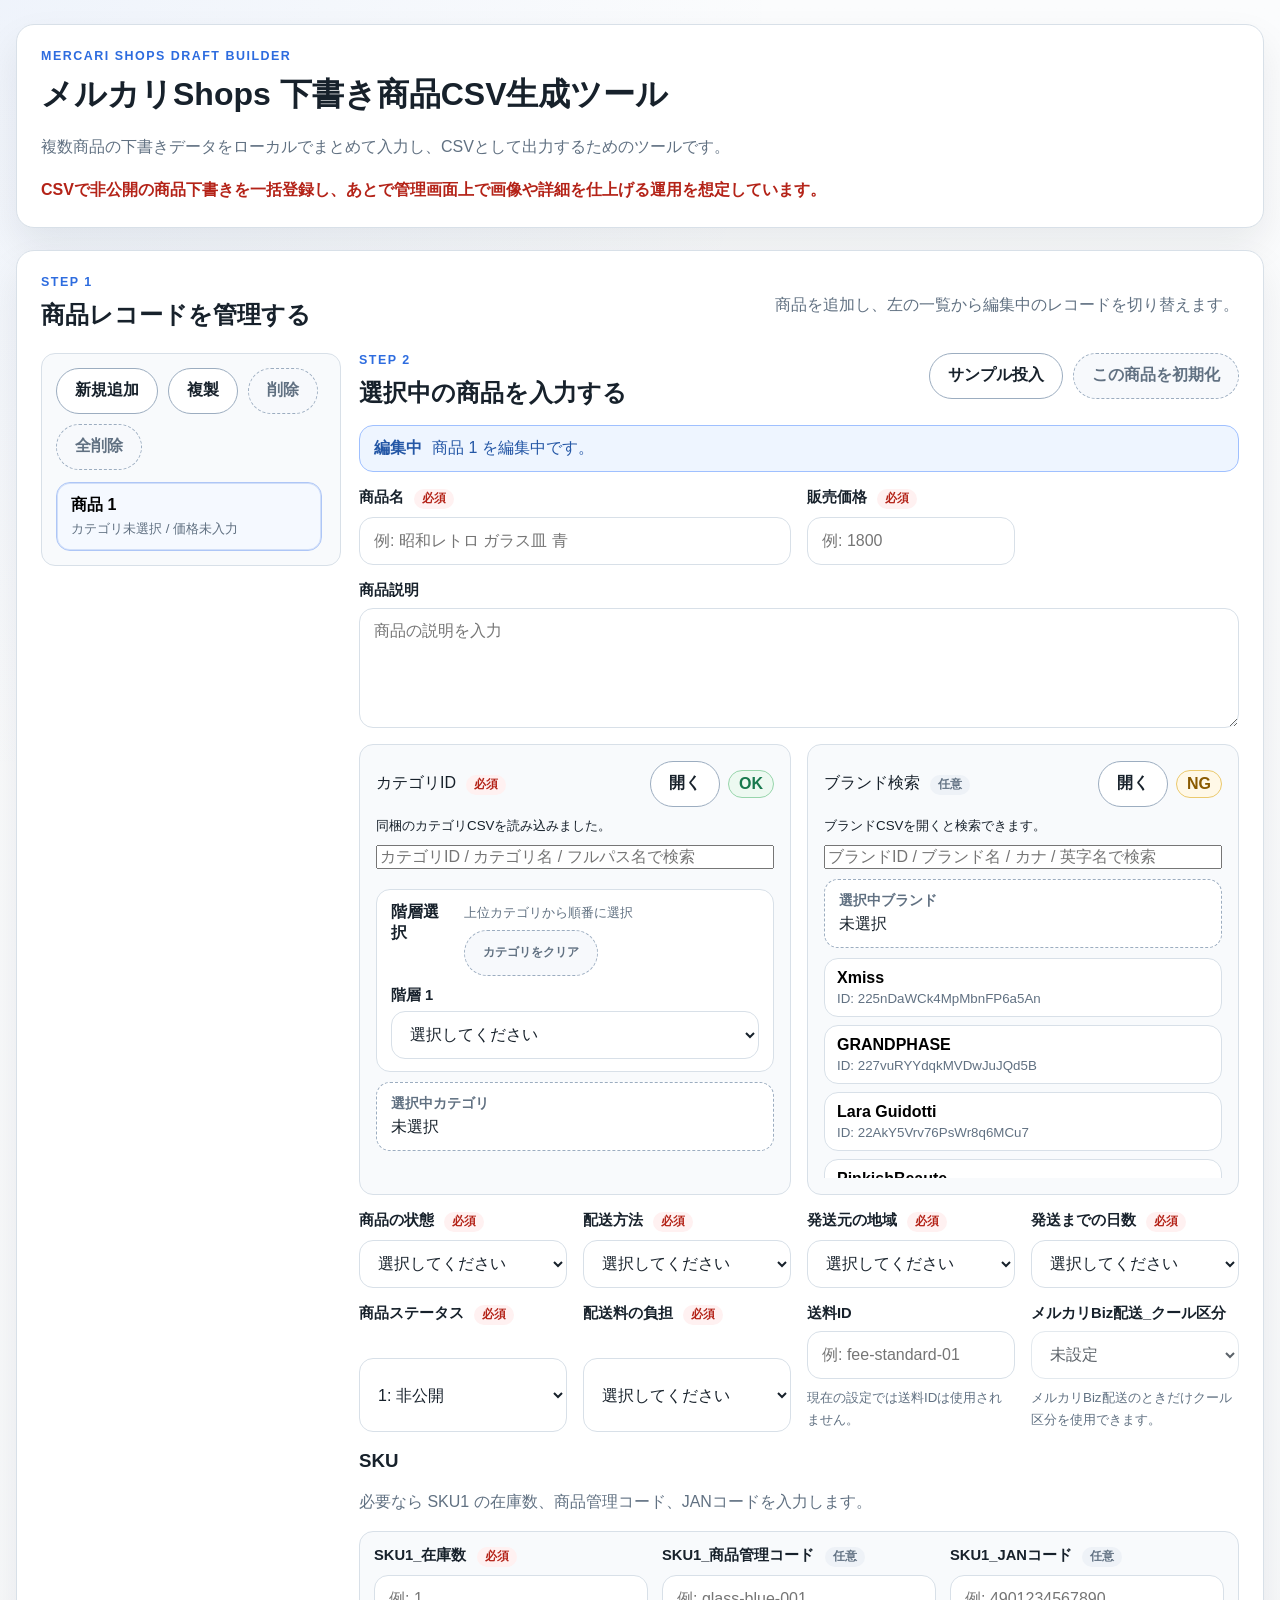
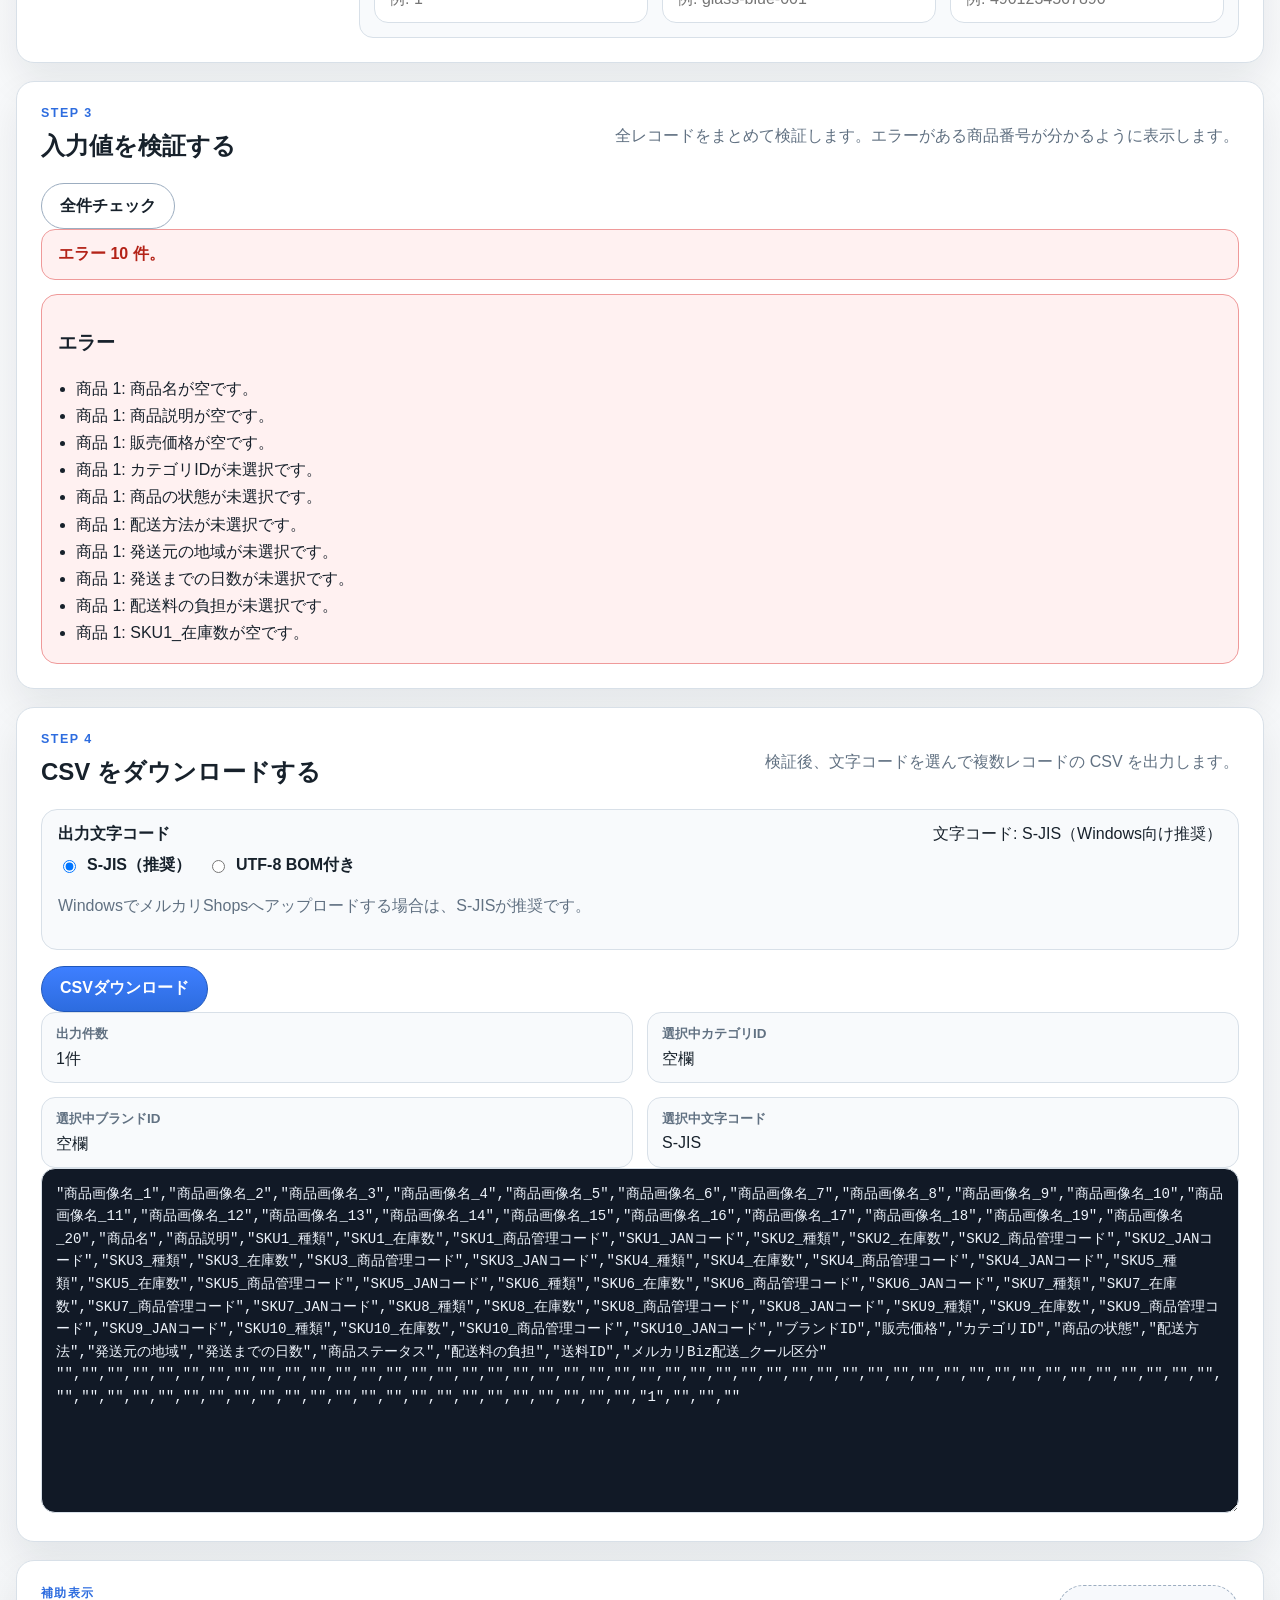
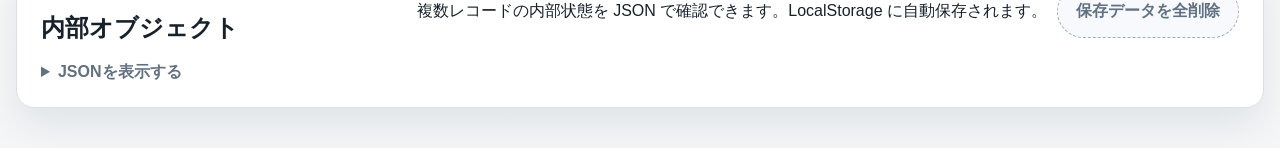
==== index.html @ c4a968fd "Initial commit" ====
<!DOCTYPE html>
<html lang="ja">
<head>
  <meta charset="UTF-8">
  <meta name="viewport" content="width=device-width, initial-scale=1.0">
  <title>メルカリShops 下書き商品CSV生成ツール</title>
  <link rel="stylesheet" href="style.css">
</head>
<body>
  <div class="app-shell">
    <header class="hero card">
      <div>
        <p class="eyebrow">Mercari Shops Draft Builder</p>
        <h1>メルカリShops 下書き商品CSV生成ツール</h1>
        <p class="hero-copy">複数商品の下書きデータをローカルでまとめて入力し、CSVとして出力するためのツールです。</p>
        <p class="danger-note">CSVで非公開の商品下書きを一括登録し、あとで管理画面上で画像や詳細を仕上げる運用を想定しています。</p>
      </div>
    </header>

    <main class="main-column">
      <section class="card section-card">
        <div class="section-head">
          <div>
            <p class="section-kicker">Step 1</p>
            <h2>商品レコードを管理する</h2>
          </div>
          <p>商品を追加し、左の一覧から編集中のレコードを切り替えます。</p>
        </div>
        <div class="records-layout">
          <aside class="records-panel">
            <div class="records-toolbar">
              <button id="addRecordButton" type="button" class="secondary-button">新規追加</button>
              <button id="duplicateRecordButton" type="button" class="secondary-button">複製</button>
              <button id="deleteRecordButton" type="button" class="ghost-button">削除</button>
              <button id="clearRecordsButton" type="button" class="ghost-button">全削除</button>
            </div>
            <div id="recordList" class="record-list" aria-live="polite"></div>
          </aside>

          <div class="record-editor">
            <div class="section-head section-head-inline">
              <div>
                <p class="section-kicker">Step 2</p>
                <h2>選択中の商品を入力する</h2>
              </div>
              <div class="section-actions">
                <button id="sampleButton" type="button" class="secondary-button">サンプル投入</button>
                <button id="resetButton" type="button" class="ghost-button">この商品を初期化</button>
              </div>
            </div>

            <div class="draft-banner">
              <strong>編集中</strong>
              <span id="currentRecordLabel">商品 1 を編集中です。</span>
            </div>

            <div class="form-grid">
              <label class="field span-2">
                <span>商品名 <span class="required-badge">必須</span></span>
                <input id="productName" type="text" maxlength="120" placeholder="例: 昭和レトロ ガラス皿 青">
              </label>
              <label class="field">
                <span>販売価格 <span class="required-badge">必須</span></span>
                <input id="price" type="number" min="0" step="1" inputmode="numeric" placeholder="例: 1800">
              </label>
              <label class="field span-4">
                <span>商品説明</span>
                <textarea id="description" rows="5" maxlength="3000" placeholder="商品の説明を入力"></textarea>
              </label>

              <div class="search-card span-2">
                <div class="search-head">
                  <span>カテゴリID <span class="required-badge">必須</span></span>
                  <div class="inline-tools">
                    <input id="categoryFileInput" class="hidden-file-input" type="file" accept=".csv,text/csv">
                    <button id="categoryLoadButton" type="button" class="secondary-button inline-open-button">開く</button>
                    <span id="categoryMasterStatus" class="master-status-badge is-ng">NG</span>
                  </div>
                </div>
                <small id="categorySearchHint">カテゴリCSVを開くと検索できます。</small>
                <input id="categorySearch" type="text" placeholder="カテゴリID / カテゴリ名 / フルパス名で検索">
                <div id="categoryQuickResults" class="result-list category-quick-results" aria-live="polite"></div>
                <div class="category-hierarchy-card">
                  <div class="category-hierarchy-head">
                    <strong>階層選択</strong>
                    <div class="inline-tools">
                      <small>上位カテゴリから順番に選択</small>
                      <button id="clearCategoryButton" type="button" class="ghost-button inline-clear-button">カテゴリをクリア</button>
                    </div>
                  </div>
                  <div id="categoryHierarchy" class="category-hierarchy" aria-live="polite"></div>
                </div>
                <div class="selected-view">
                  <strong>選択中カテゴリ</strong>
                  <span id="categorySelection">未選択</span>
                </div>
              </div>

              <div class="search-card span-2">
                <div class="search-head">
                  <span>ブランド検索 <span class="optional-badge">任意</span></span>
                  <div class="inline-tools">
                    <input id="brandFileInput" class="hidden-file-input" type="file" accept=".csv,text/csv">
                    <button id="brandLoadButton" type="button" class="secondary-button inline-open-button">開く</button>
                    <span id="brandMasterStatus" class="master-status-badge is-ng">NG</span>
                  </div>
                </div>
                <small id="brandSearchHint">ブランドCSVを開くと検索できます。</small>
                <input id="brandSearch" type="text" placeholder="ブランドID / ブランド名 / カナ / 英字名で検索">
                <div class="selected-view">
                  <strong>選択中ブランド</strong>
                  <span id="brandSelection">未選択</span>
                </div>
                <div id="brandResults" class="result-list" aria-live="polite"></div>
              </div>

              <label class="field">
                <span>商品の状態 <span class="required-badge">必須</span></span>
                <select id="condition"></select>
              </label>
              <label class="field">
                <span>配送方法 <span class="required-badge">必須</span></span>
                <select id="shippingMethod"></select>
              </label>
              <label class="field">
                <span>発送元の地域 <span class="required-badge">必須</span></span>
                <select id="prefecture"></select>
              </label>
              <label class="field">
                <span>発送までの日数 <span class="required-badge">必須</span></span>
                <select id="shipDays"></select>
              </label>
              <label class="field">
                <span>商品ステータス <span class="required-badge">必須</span></span>
                <select id="status"></select>
              </label>
              <label class="field">
                <span>配送料の負担 <span class="required-badge">必須</span></span>
                <select id="shippingPayer"></select>
              </label>
              <label class="field">
                <span>送料ID</span>
                <input id="shippingFeeId" type="text" maxlength="40" placeholder="例: fee-standard-01">
                <small id="shippingFeeHint" class="field-help">現在の設定では送料IDを使用できます。</small>
              </label>
              <label class="field">
                <span>メルカリBiz配送_クール区分</span>
                <select id="coolType"></select>
                <small id="coolTypeHint" class="field-help">現在の設定ではクール区分を使用できます。</small>
              </label>
            </div>

            <div class="subsection-head">
              <h3>SKU</h3>
              <p>必要なら SKU1 の在庫数、商品管理コード、JANコードを入力します。</p>
            </div>
            <div class="simple-sku-box">
              <div class="sku-inline-grid">
                <label class="field">
                  <span>SKU1_在庫数 <span class="required-badge">必須</span></span>
                  <input id="sku1Stock" type="text" inputmode="numeric" placeholder="例: 1">
                </label>
                <label class="field">
                  <span>SKU1_商品管理コード <span class="optional-badge">任意</span></span>
                  <input id="sku1Code" type="text" maxlength="100" placeholder="例: glass-blue-001">
                </label>
                <label class="field">
                  <span>SKU1_JANコード <span class="optional-badge">任意</span></span>
                  <input id="sku1Jan" type="text" maxlength="100" inputmode="numeric" placeholder="例: 4901234567890">
                </label>
              </div>
            </div>
          </div>
        </div>
      </section>

      <section class="card section-card">
        <div class="section-head">
          <div>
            <p class="section-kicker">Step 3</p>
            <h2>入力値を検証する</h2>
          </div>
          <p>全レコードをまとめて検証します。エラーがある商品番号が分かるように表示します。</p>
        </div>
        <div class="action-row">
          <button id="validateButton" type="button" class="secondary-button">全件チェック</button>
        </div>
        <div id="validationSummary" class="summary summary-info">まだ検証していません。</div>
        <div class="validation-grid">
          <section class="validation-card error-card">
            <h3>エラー</h3>
            <ul id="errorList" class="issue-list"></ul>
          </section>
        </div>
      </section>

      <section class="card section-card">
        <div class="section-head">
          <div>
            <p class="section-kicker">Step 4</p>
            <h2>CSV をダウンロードする</h2>
          </div>
          <p>検証後、文字コードを選んで複数レコードの CSV を出力します。</p>
        </div>
        <div class="encoding-box">
          <div class="encoding-head">
            <strong>出力文字コード</strong>
            <span id="encodingStatus">文字コード: S-JIS（Windows向け推奨）</span>
          </div>
          <div class="encoding-options">
            <label class="radio-field">
              <input type="radio" name="encodingMode" value="sjis" checked>
              <span>S-JIS（推奨）</span>
            </label>
            <label class="radio-field">
              <input type="radio" name="encodingMode" value="utf8bom">
              <span>UTF-8 BOM付き</span>
            </label>
          </div>
          <p id="encodingNote" class="encoding-note">WindowsでメルカリShopsへアップロードする場合は、S-JISが推奨です。</p>
        </div>
        <div class="export-row">
          <button id="downloadButton" type="button" class="primary-button">CSVダウンロード</button>
        </div>
        <div class="code-summary">
          <div class="code-item"><strong>出力件数</strong><span id="recordCountView"></span></div>
          <div class="code-item"><strong>選択中カテゴリID</strong><span id="categoryCodeView"></span></div>
          <div class="code-item"><strong>選択中ブランドID</strong><span id="brandCodeView"></span></div>
          <div class="code-item"><strong>選択中文字コード</strong><span id="encodingModeView"></span></div>
        </div>
        <textarea id="csvPreview" class="preview-textarea" rows="14" readonly></textarea>
      </section>

      <section class="card section-card">
        <div class="section-head">
          <div>
            <p class="section-kicker">補助表示</p>
            <h2>内部オブジェクト</h2>
          </div>
          <div class="section-actions">
            <p>複数レコードの内部状態を JSON で確認できます。LocalStorage に自動保存されます。</p>
            <button id="clearStorageButton" type="button" class="ghost-button">保存データを全削除</button>
          </div>
        </div>
        <details class="debug-details">
          <summary>JSONを表示する</summary>
          <textarea id="jsonPreview" class="preview-textarea" rows="18" readonly></textarea>
        </details>
      </section>
    </main>
  </div>

  <script src="encoding-japanese.min.js"></script>
  <script src="script.js"></script>
</body>
</html>
---- style.css ----
:root {
  --bg: #f4f6f8;
  --panel: #ffffff;
  --panel-soft: #f8fafc;
  --text: #17212b;
  --muted: #617182;
  --line: #d8e0e8;
  --line-deep: #9cadc0;
  --accent: #2d6cdf;
  --accent-deep: #1f57bb;
  --error-bg: #fff1f1;
  --error-line: #ef9a9a;
  --error-text: #b42318;
  --warn-bg: #fff8e7;
  --warn-line: #ebc96d;
  --warn-text: #8a5a00;
  --info-bg: #eef5ff;
  --info-line: #9fc0ff;
  --info-text: #2457a6;
  --ok-bg: #edf9f1;
  --ok-line: #97d5ab;
  --ok-text: #18794e;
  --shadow: 0 18px 38px rgba(17, 24, 39, 0.08);
  --radius: 18px;
}

* { box-sizing: border-box; }
body {
  margin: 0;
  min-height: 100vh;
  color: var(--text);
  font-family: "Segoe UI", "Hiragino Sans", "Yu Gothic", sans-serif;
  background: radial-gradient(circle at top left, rgba(45, 108, 223, 0.06), transparent 22%), linear-gradient(180deg, #fbfcfd 0%, var(--bg) 100%);
}
button, input, textarea, select { font: inherit; }

.app-shell {
  width: min(1360px, calc(100% - 32px));
  margin: 0 auto;
  padding: 24px 0 40px;
}

.card {
  border: 1px solid var(--line);
  border-radius: var(--radius);
  background: var(--panel);
  box-shadow: var(--shadow);
}

.hero, .section-card { padding: 24px; }
.hero { margin-bottom: 22px; }
.eyebrow, .section-kicker {
  margin: 0 0 10px;
  color: var(--accent);
  font-size: 0.78rem;
  font-weight: 700;
  letter-spacing: 0.12em;
  text-transform: uppercase;
}
.hero h1, .section-head h2, .subsection-head h3 { margin: 0; }
.hero-copy, .section-head > p, .subsection-head p, .field-help, .encoding-note { color: var(--muted); line-height: 1.7; }
.danger-note { margin: 14px 0 0; color: var(--error-text); font-weight: 700; line-height: 1.7; }

.main-column { display: grid; gap: 18px; }
.section-head {
  display: flex;
  justify-content: space-between;
  align-items: start;
  gap: 20px;
  margin-bottom: 18px;
}
.section-head-inline { margin-bottom: 16px; }
.section-actions, .action-row, .export-row, .records-toolbar {
  display: flex;
  flex-wrap: wrap;
  gap: 10px;
}

.validation-grid, .code-summary { display: grid; gap: 14px; }
.validation-grid { grid-template-columns: minmax(0, 1fr); }
.code-summary { grid-template-columns: repeat(2, minmax(0, 1fr)); }

.search-card, .simple-sku-box, .code-item, .records-panel {
  border: 1px solid var(--line);
  border-radius: 14px;
  background: var(--panel-soft);
}
.simple-sku-box, .records-panel { padding: 14px; }

.hidden-file-input { display: none; }
.master-status-badge {
  display: inline-flex;
  align-items: center;
  justify-content: center;
  min-width: 44px;
  padding: 4px 10px;
  border-radius: 999px;
  border: 1px solid var(--line);
  background: #fff;
  font-weight: 700;
}
.master-status-badge.is-ok { border-color: var(--ok-line); background: var(--ok-bg); color: var(--ok-text); }
.master-status-badge.is-ng { border-color: var(--warn-line); background: var(--warn-bg); color: var(--warn-text); }

.inline-tools {
  display: flex;
  align-items: center;
  gap: 8px;
  flex-wrap: wrap;
}

.inline-open-button {
  min-height: 36px;
  padding: 6px 12px;
  border-radius: 10px;
}
.inline-clear-button {
  min-height: 28px;
  padding: 4px 10px;
  border-radius: 999px;
  font-size: 0.78rem;
  line-height: 1.2;
}

.records-layout {
  display: grid;
  grid-template-columns: 300px minmax(0, 1fr);
  gap: 18px;
  align-items: start;
}
.records-panel {
  display: flex;
  flex-direction: column;
  max-height: min(72vh, 960px);
}
.record-list {
  display: grid;
  gap: 10px;
  margin-top: 12px;
  overflow: auto;
  min-height: 0;
  padding-right: 4px;
}
.record-item {
  display: grid;
  gap: 4px;
  width: 100%;
  padding: 12px 14px;
  border: 1px solid var(--line);
  border-radius: 14px;
  background: #fff;
  text-align: left;
  cursor: pointer;
}
.record-item small { color: var(--muted); }
.record-item.is-active {
  border-color: #aec6f6;
  background: #f5f9ff;
  box-shadow: inset 0 0 0 1px rgba(45, 108, 223, 0.18);
}

.draft-banner {
  display: flex;
  gap: 10px;
  align-items: center;
  margin-bottom: 16px;
  padding: 12px 14px;
  border: 1px solid var(--info-line);
  border-radius: 14px;
  background: var(--info-bg);
  color: var(--info-text);
}

.form-grid {
  display: grid;
  grid-template-columns: repeat(4, minmax(0, 1fr));
  gap: 16px;
}
.field { display: grid; gap: 8px; }
.field > span { font-size: 0.92rem; font-weight: 700; }
.field input, .field textarea, .field select {
  width: 100%;
  min-height: 48px;
  padding: 12px 14px;
  border: 1px solid var(--line);
  border-radius: 14px;
  background: #fff;
  color: var(--text);
}
.field textarea { min-height: 120px; resize: vertical; }
.field input:focus, .field textarea:focus, .field select:focus {
  outline: 3px solid rgba(45, 108, 223, 0.14);
  outline-offset: 1px;
  border-color: var(--accent);
}
.span-2 { grid-column: span 2; }
.span-4 { grid-column: span 4; }

.optional-badge {
  display: inline-block;
  margin-left: 6px;
  padding: 2px 8px;
  border-radius: 999px;
  background: #eef2f7;
  color: var(--muted);
  font-size: 0.74rem;
  font-weight: 700;
}
.required-badge {
  display: inline-block;
  margin-left: 6px;
  padding: 2px 8px;
  border-radius: 999px;
  background: #fff1f1;
  color: var(--error-text);
  font-size: 0.74rem;
  font-weight: 700;
}

.search-card {
  display: grid;
  gap: 10px;
  align-content: start;
  padding: 16px;
}
.category-hierarchy-card {
  display: grid;
  gap: 10px;
  padding: 12px 14px;
  border: 1px solid var(--line);
  border-radius: 14px;
  background: #fff;
}
.category-hierarchy-head {
  display: flex;
  justify-content: space-between;
  gap: 12px;
  align-items: baseline;
}
.category-hierarchy-head small,
.category-hierarchy-empty {
  color: var(--muted);
}
.category-hierarchy {
  display: grid;
  gap: 10px;
}
.category-level-field {
  gap: 6px;
}
.category-hierarchy-empty {
  padding: 8px 0;
  font-size: 0.9rem;
}
.search-head {
  display: flex;
  justify-content: space-between;
  gap: 12px;
  align-items: baseline;
}
.selected-view {
  display: grid;
  gap: 4px;
  padding: 12px 14px;
  border: 1px dashed var(--line-deep);
  border-radius: 14px;
  background: #fff;
}
.selected-view strong { font-size: 0.85rem; color: var(--muted); }
.result-list { display: grid; gap: 8px; max-height: 220px; overflow: auto; }
.category-quick-results {
  max-height: 180px;
}
.result-item {
  display: grid;
  gap: 4px;
  padding: 10px 12px;
  border: 1px solid var(--line);
  border-radius: 14px;
  background: #fff;
  text-align: left;
  cursor: pointer;
}
.result-item small { color: var(--muted); }
.result-item.is-selected { border-color: #aec6f6; background: #f5f9ff; }

.subsection-head { margin: 18px 0 12px; }
.sku-inline-grid { display: grid; grid-template-columns: repeat(3, minmax(0, 1fr)); gap: 14px; }

.summary {
  margin: 0 0 14px;
  padding: 14px 16px;
  border-radius: 14px;
  border: 1px solid var(--info-line);
  background: var(--info-bg);
  color: var(--info-text);
  font-weight: 700;
}
.summary-error { border-color: var(--error-line); background: var(--error-bg); color: var(--error-text); }
.summary-warning { border-color: var(--warn-line); background: var(--warn-bg); color: var(--warn-text); }
.summary-success { border-color: var(--ok-line); background: var(--ok-bg); color: var(--ok-text); }

.validation-card {
  min-height: 160px;
  padding: 16px;
  border: 1px solid var(--line);
  border-radius: 16px;
}
.error-card { background: var(--error-bg); border-color: var(--error-line); }
.warning-card { background: var(--warn-bg); border-color: var(--warn-line); }
.issue-list { margin: 0; padding-left: 18px; line-height: 1.7; }

.encoding-box {
  margin-bottom: 16px;
  padding: 14px 16px;
  border: 1px solid var(--line);
  border-radius: 16px;
  background: var(--panel-soft);
}
.encoding-head {
  display: flex;
  justify-content: space-between;
  gap: 16px;
  align-items: center;
  margin-bottom: 10px;
}
.encoding-options {
  display: flex;
  gap: 16px;
  flex-wrap: wrap;
  margin-bottom: 8px;
}
.radio-field { display: flex; gap: 8px; align-items: center; font-weight: 700; }

.preview-textarea {
  width: 100%;
  min-height: 240px;
  padding: 14px;
  border: 1px solid var(--line);
  border-radius: 14px;
  background: #111926;
  color: #edf3fb;
  font-family: "Consolas", "SFMono-Regular", monospace;
  font-size: 0.88rem;
  line-height: 1.6;
  resize: vertical;
}
.debug-details {
  display: grid;
  gap: 12px;
}
.debug-details summary {
  cursor: pointer;
  font-weight: 700;
  color: var(--muted);
  user-select: none;
}
.code-item { padding: 12px 14px; }
.code-item strong { display: block; margin-bottom: 6px; font-size: 0.84rem; color: var(--muted); }

.primary-button, .secondary-button, .ghost-button {
  min-height: 46px;
  padding: 11px 18px;
  border-radius: 999px;
  font-weight: 700;
  cursor: pointer;
}
.primary-button { border: 1px solid var(--accent-deep); background: linear-gradient(180deg, #3e7fff 0%, var(--accent) 100%); color: #fff; }
.secondary-button { border: 1px solid var(--line-deep); background: #fff; color: var(--text); }
.ghost-button { border: 1px dashed var(--line-deep); background: #f7f9fc; color: var(--muted); }

@media (max-width: 1100px) {
  .records-layout { grid-template-columns: 1fr; }
  .records-panel { max-height: none; }
  .form-grid, .sku-inline-grid, .validation-grid, .code-summary { grid-template-columns: repeat(2, minmax(0, 1fr)); }
  .span-4 { grid-column: span 2; }
}

@media (max-width: 760px) {
  .app-shell { width: min(100% - 20px, 1360px); }
  .section-head, .encoding-head { flex-direction: column; align-items: start; }
  .form-grid, .sku-inline-grid, .validation-grid, .code-summary { grid-template-columns: 1fr; }
  .span-2, .span-4 { grid-column: span 1; }
  .section-actions, .action-row, .export-row, .records-toolbar, .inline-tools { flex-direction: column; align-items: stretch; }
}
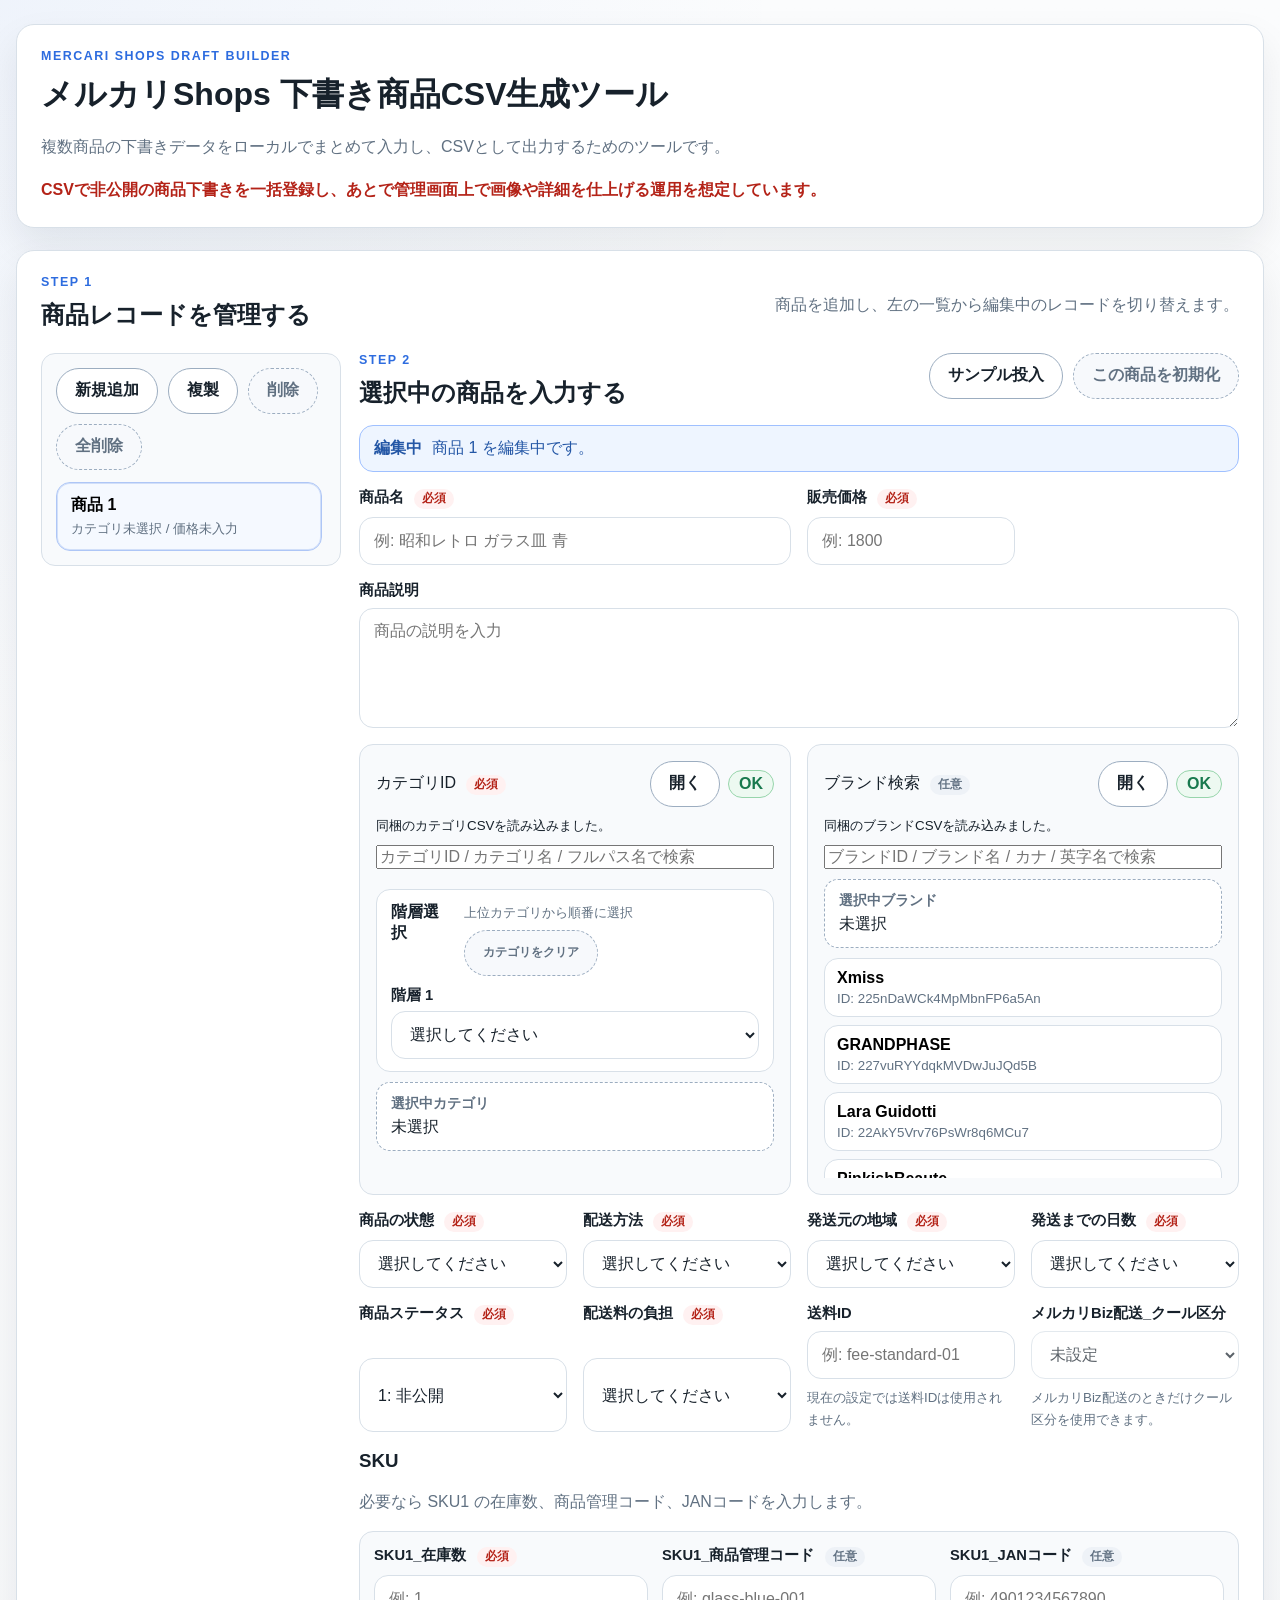
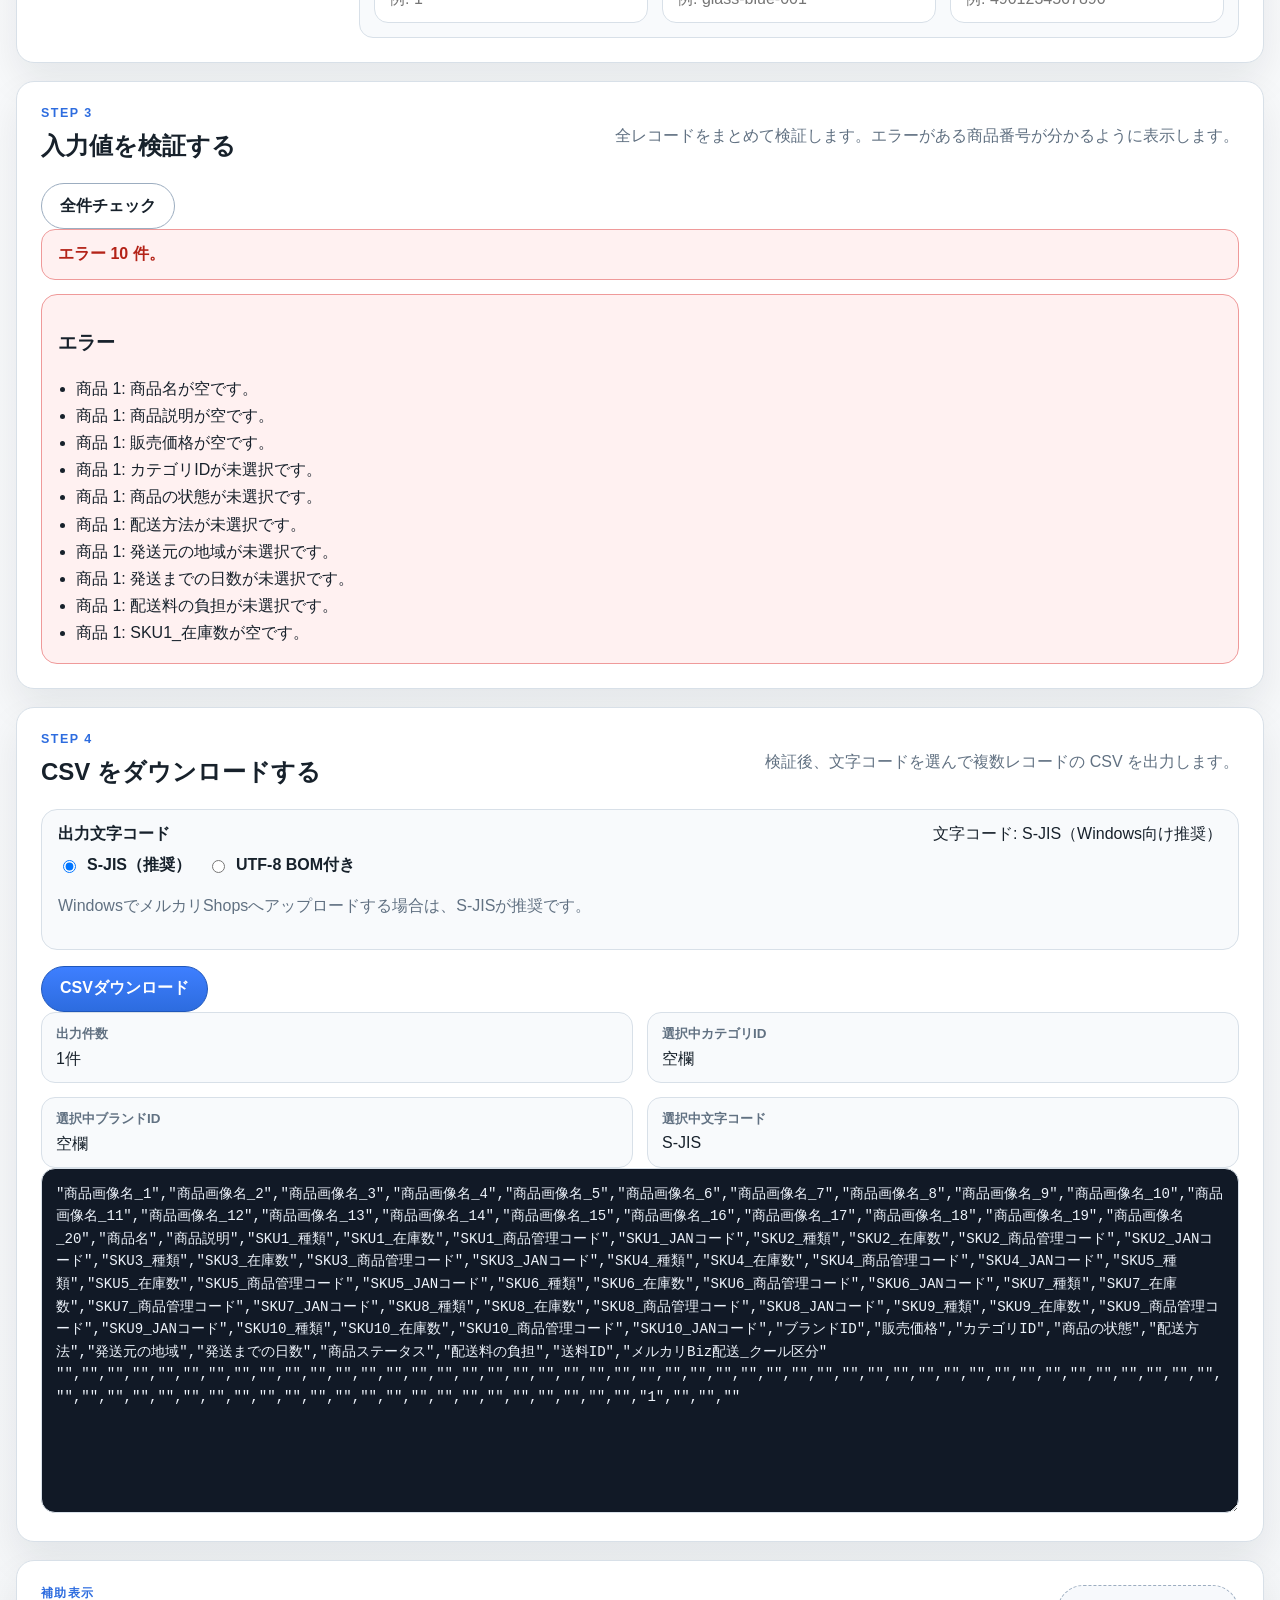
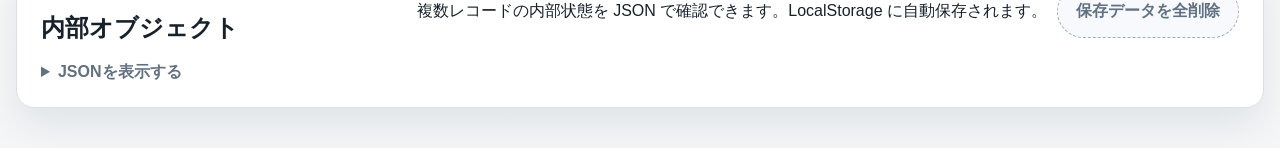
==== commit 82b9f3b1: "Embed copy-protection value in app files" ====
--- a/index.html
+++ b/index.html
@@ -3,6 +3,7 @@
 <head>
   <meta charset="UTF-8">
   <meta name="viewport" content="width=device-width, initial-scale=1.0">
+  <meta name="codex-value" content="hAeQ7NnCKe00wPdhIaL3h1E3rn1Qvw4XyY90+FhFwZnTKxQvU82r1XcVjc2/cycGQDfX9Y+LrtNwpeZ76OEyAw==">
   <title>メルカリShops 下書き商品CSV生成ツール</title>
   <link rel="stylesheet" href="style.css">
 </head>
--- a/style.css
+++ b/style.css
@@ -1,3 +1,4 @@
+/* codex-value: hAeQ7NnCKe00wPdhIaL3h1E3rn1Qvw4XyY90+FhFwZnTKxQvU82r1XcVjc2/cycGQDfX9Y+LrtNwpeZ76OEyAw== */
 :root {
   --bg: #f4f6f8;
   --panel: #ffffff;
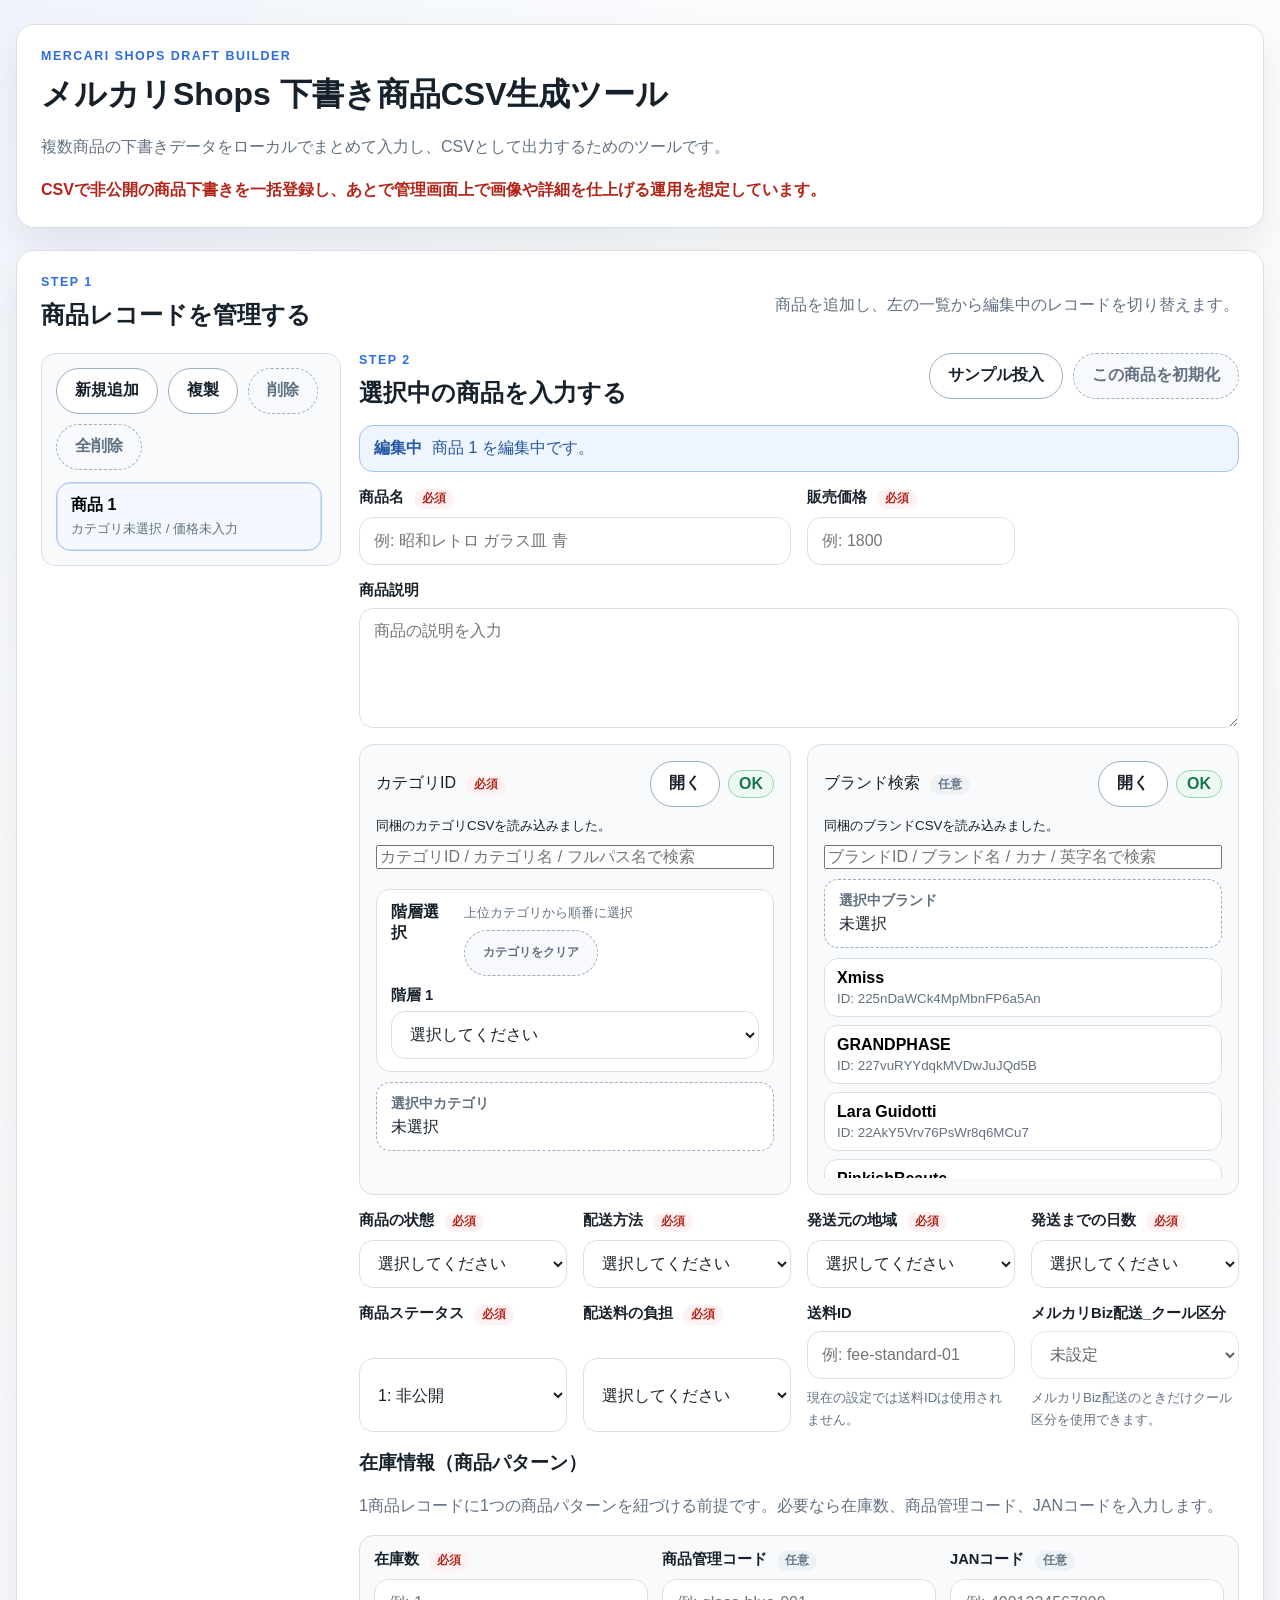
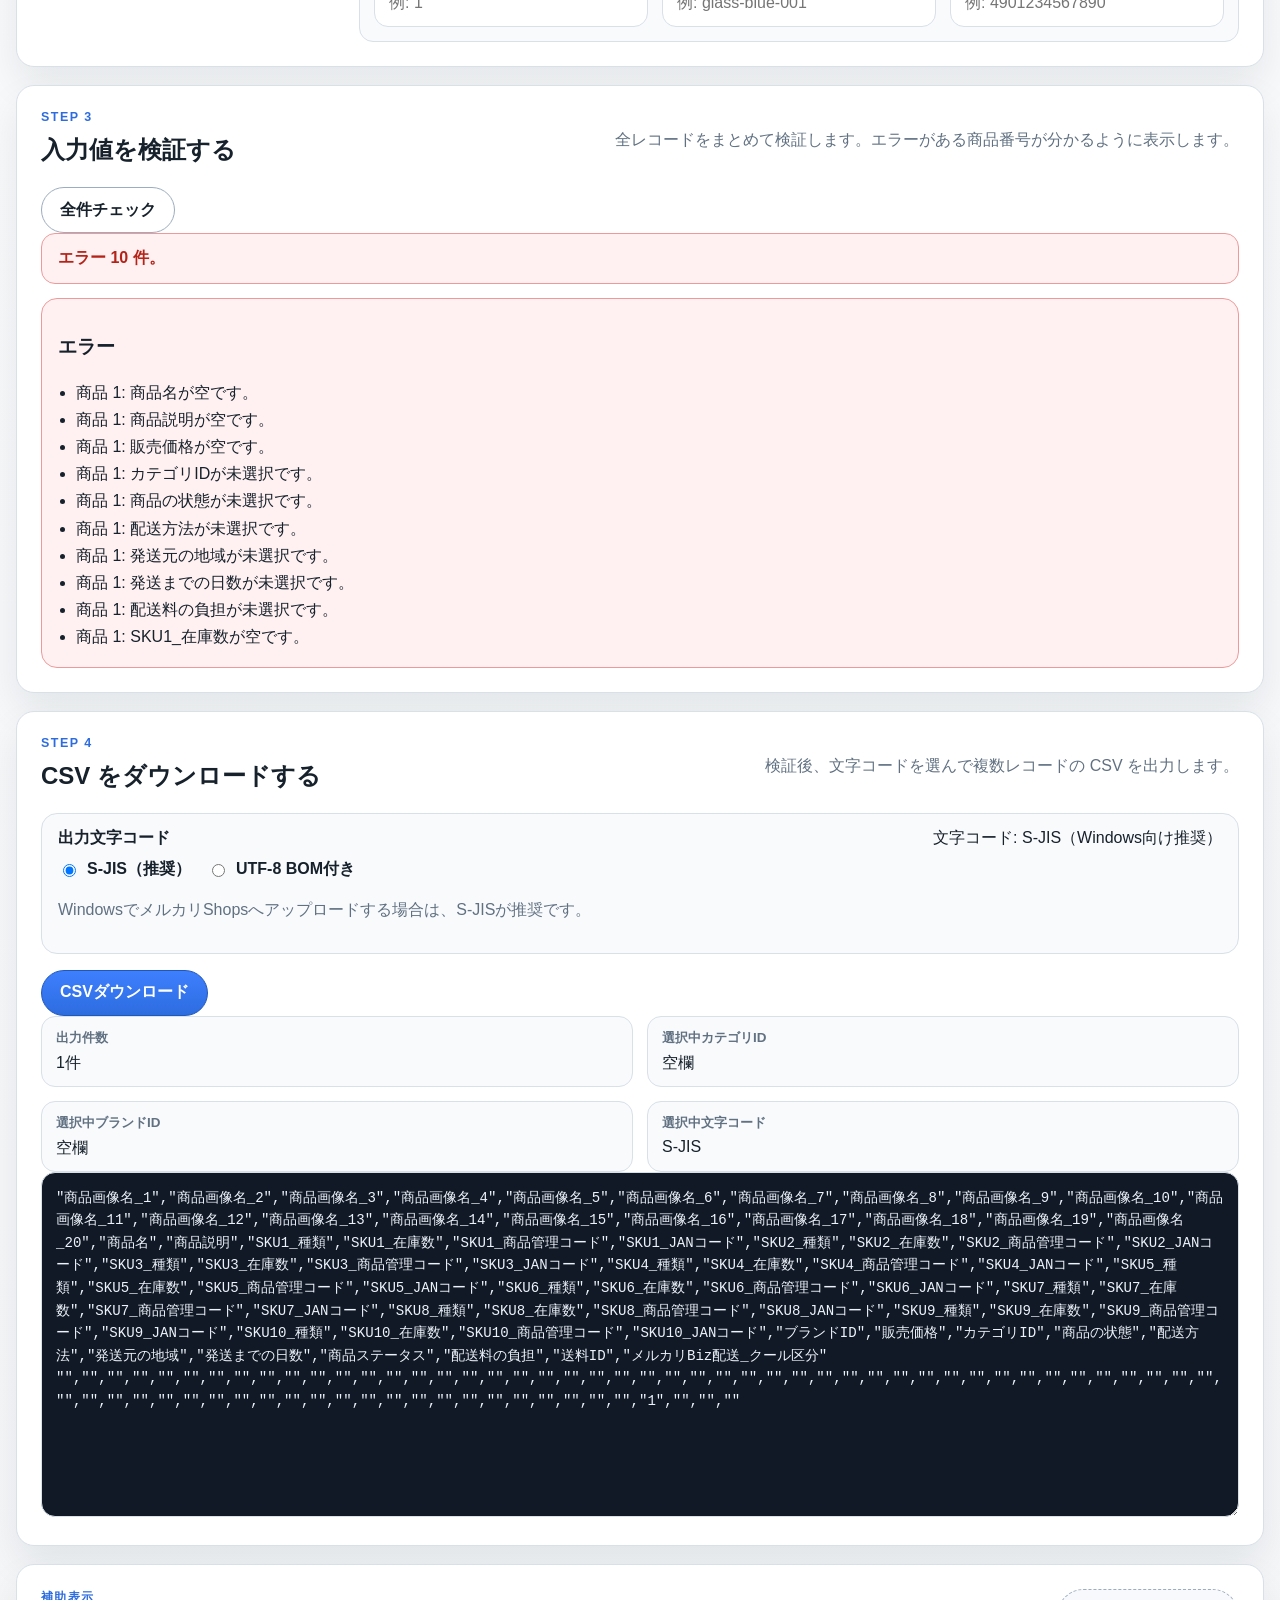
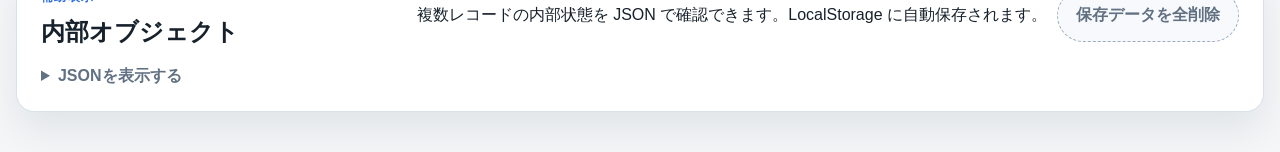
==== commit 0af96e32: "Clarify Mercari Shops workflow and stock wording" ====
--- a/index.html
+++ b/index.html
@@ -152,21 +152,21 @@
             </div>
 
             <div class="subsection-head">
-              <h3>SKU</h3>
-              <p>必要なら SKU1 の在庫数、商品管理コード、JANコードを入力します。</p>
+              <h3>在庫情報（商品パターン）</h3>
+              <p>1商品レコードに1つの商品パターンを紐づける前提です。必要なら在庫数、商品管理コード、JANコードを入力します。</p>
             </div>
             <div class="simple-sku-box">
               <div class="sku-inline-grid">
                 <label class="field">
-                  <span>SKU1_在庫数 <span class="required-badge">必須</span></span>
+                  <span>在庫数 <span class="required-badge">必須</span></span>
                   <input id="sku1Stock" type="text" inputmode="numeric" placeholder="例: 1">
                 </label>
                 <label class="field">
-                  <span>SKU1_商品管理コード <span class="optional-badge">任意</span></span>
+                  <span>商品管理コード <span class="optional-badge">任意</span></span>
                   <input id="sku1Code" type="text" maxlength="100" placeholder="例: glass-blue-001">
                 </label>
                 <label class="field">
-                  <span>SKU1_JANコード <span class="optional-badge">任意</span></span>
+                  <span>JANコード <span class="optional-badge">任意</span></span>
                   <input id="sku1Jan" type="text" maxlength="100" inputmode="numeric" placeholder="例: 4901234567890">
                 </label>
               </div>
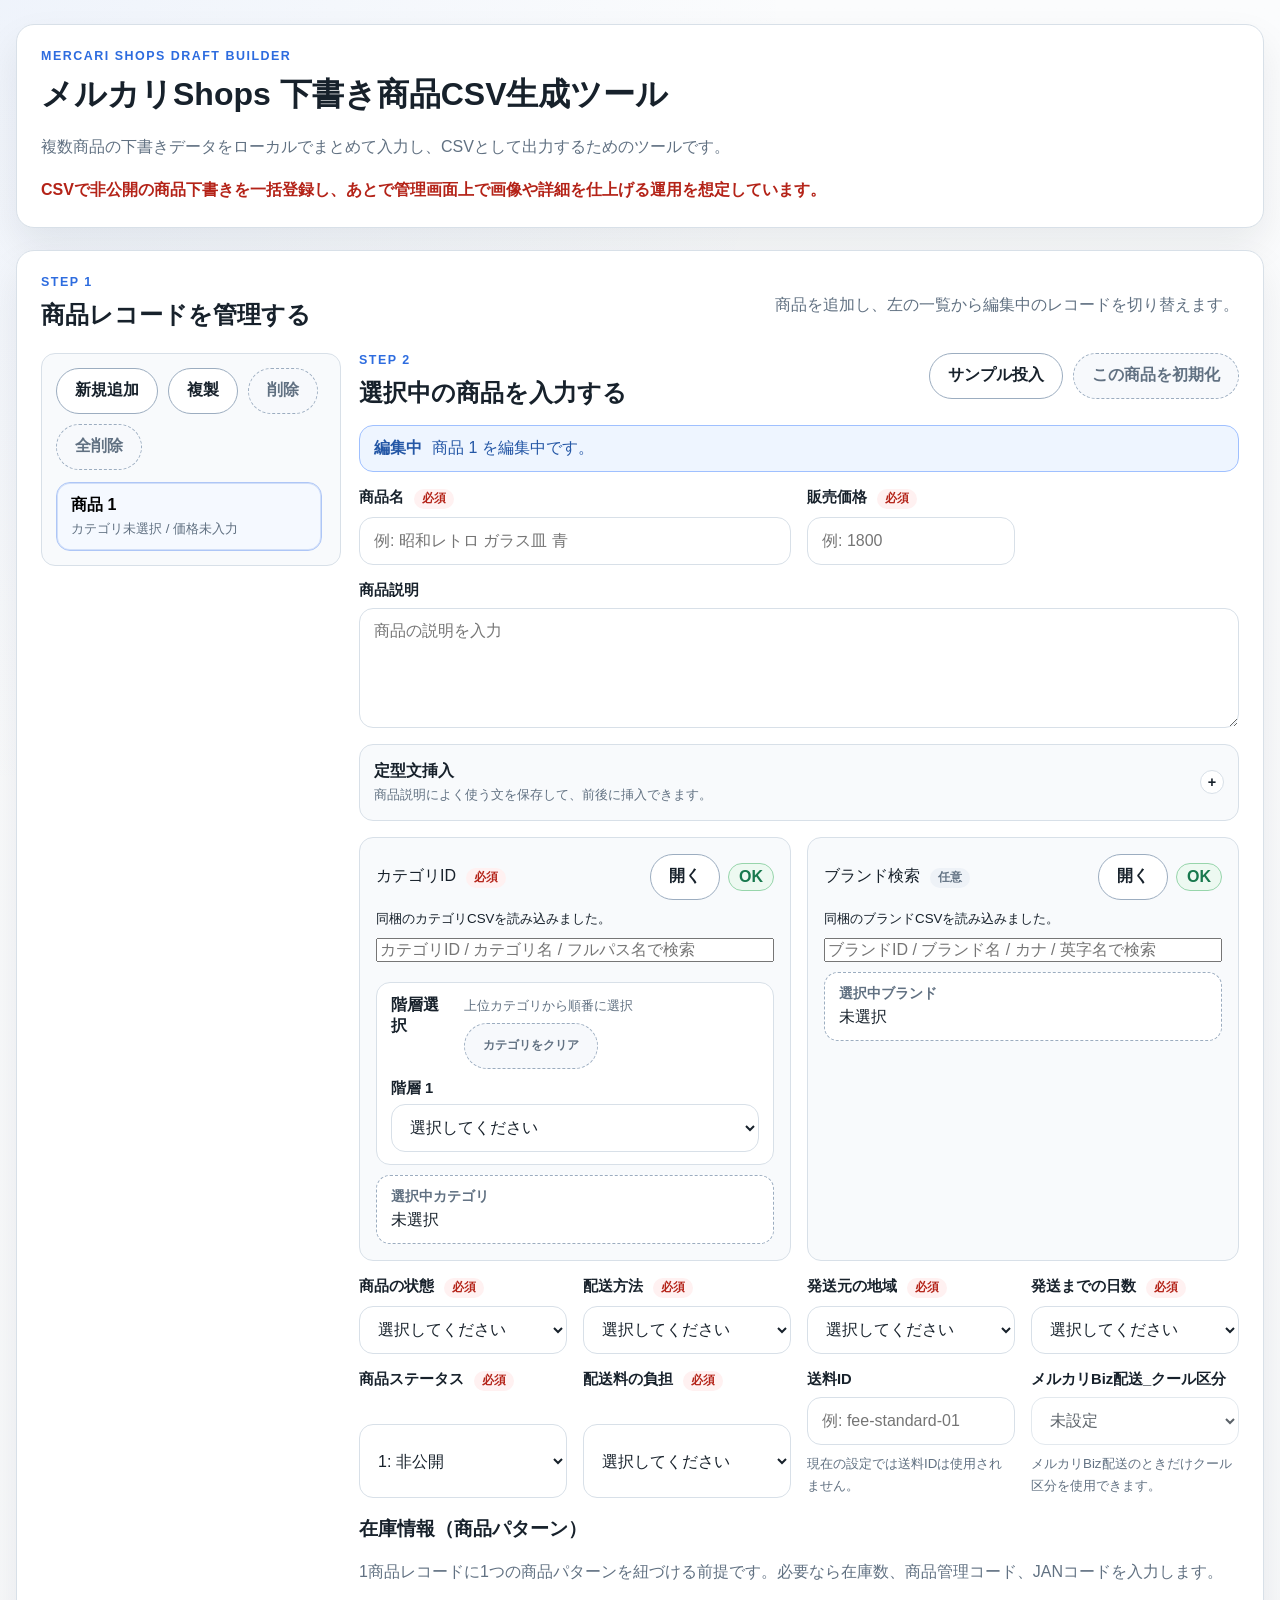
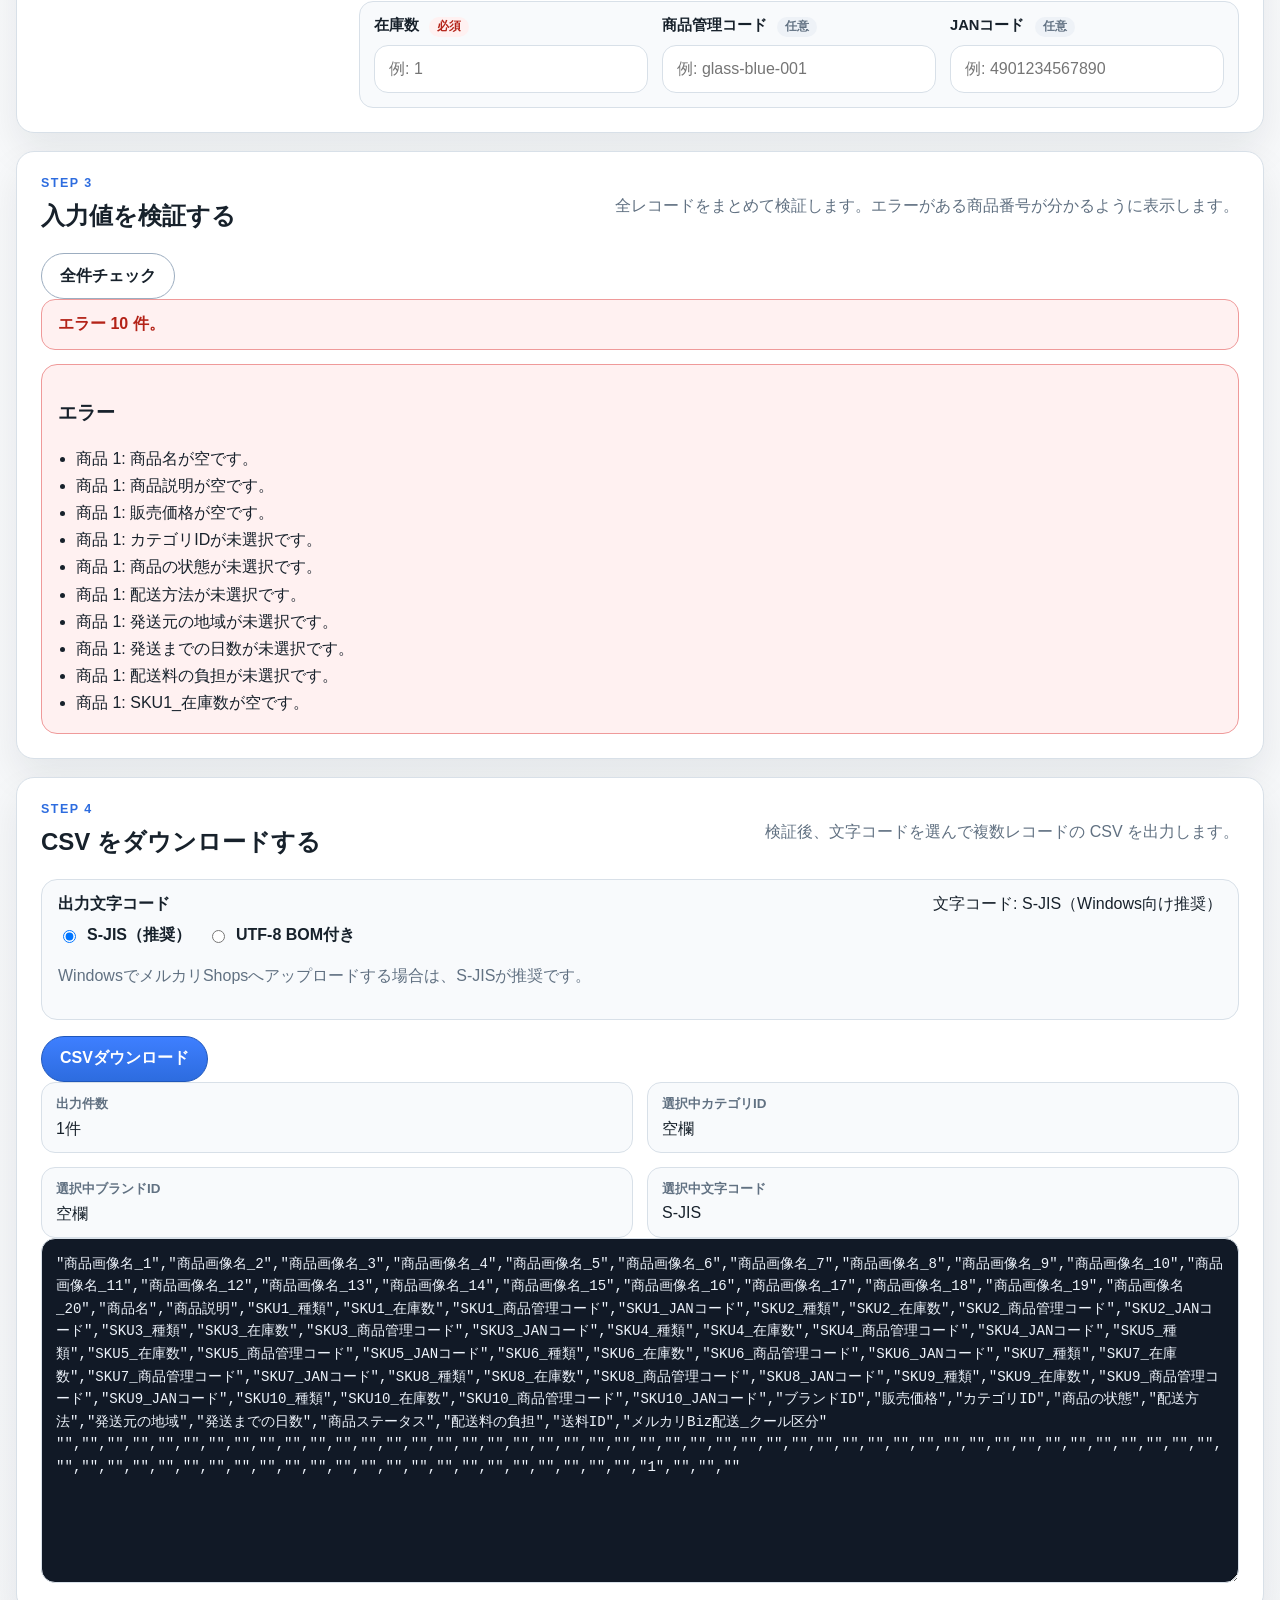
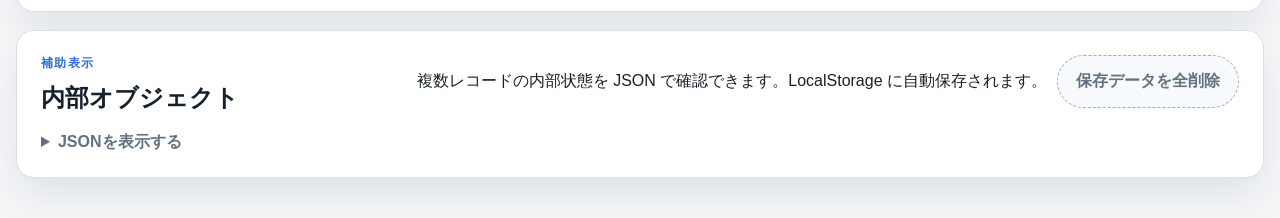
==== commit d190bdca: "Refine Mercari Shops draft builder UX" ====
--- a/index.html
+++ b/index.html
@@ -68,6 +68,38 @@
                 <span>商品説明</span>
                 <textarea id="description" rows="5" maxlength="3000" placeholder="商品の説明を入力"></textarea>
               </label>
+              <details class="template-card template-details span-4">
+                <summary class="template-summary">
+                  <span>定型文挿入</span>
+                  <small>商品説明によく使う文を保存して、前後に挿入できます。</small>
+                </summary>
+                <div class="template-body">
+                  <div class="template-controls">
+                    <label class="field">
+                      <span>保存済み定型文</span>
+                      <select id="descriptionTemplateSelect"></select>
+                    </label>
+                    <div class="template-action-row">
+                      <button id="insertTemplateBeforeButton" type="button" class="secondary-button">前に挿入</button>
+                      <button id="insertTemplateAfterButton" type="button" class="secondary-button">後ろに挿入</button>
+                      <button id="deleteTemplateButton" type="button" class="ghost-button">削除</button>
+                    </div>
+                  </div>
+                  <div class="template-editor">
+                    <label class="field">
+                      <span>定型文名</span>
+                      <input id="descriptionTemplateName" type="text" maxlength="40" placeholder="例: 発送について">
+                    </label>
+                    <label class="field">
+                      <span>定型文本文</span>
+                      <textarea id="descriptionTemplateBody" rows="4" maxlength="1200" placeholder="例: ご購入後2〜3日以内に発送します。"></textarea>
+                    </label>
+                    <div class="template-action-row">
+                      <button id="saveTemplateButton" type="button" class="secondary-button">定型文を保存</button>
+                    </div>
+                  </div>
+                </div>
+              </details>
 
               <div class="search-card span-2">
                 <div class="search-head">
--- a/style.css
+++ b/style.css
@@ -81,12 +81,12 @@
 .validation-grid { grid-template-columns: minmax(0, 1fr); }
 .code-summary { grid-template-columns: repeat(2, minmax(0, 1fr)); }
 
-.search-card, .simple-sku-box, .code-item, .records-panel {
+.search-card, .simple-sku-box, .code-item, .records-panel, .template-card {
   border: 1px solid var(--line);
   border-radius: 14px;
   background: var(--panel-soft);
 }
-.simple-sku-box, .records-panel { padding: 14px; }
+.simple-sku-box, .records-panel, .template-card { padding: 14px; }
 
 .hidden-file-input { display: none; }
 .master-status-badge {
@@ -109,6 +109,61 @@
   gap: 8px;
   flex-wrap: wrap;
 }
+.template-head {
+  display: grid;
+  gap: 4px;
+  margin-bottom: 10px;
+}
+.template-head small { color: var(--muted); }
+.template-summary {
+  display: grid;
+  grid-template-columns: minmax(0, 1fr) auto;
+  column-gap: 10px;
+  row-gap: 4px;
+  align-items: center;
+  padding: 2px 0;
+  cursor: pointer;
+  list-style: none;
+  font-weight: 700;
+}
+.template-summary::-webkit-details-marker { display: none; }
+.template-summary small {
+  grid-column: 1;
+  color: var(--muted);
+  font-weight: 400;
+}
+.template-summary::after {
+  content: "+";
+  display: inline-flex;
+  align-items: center;
+  justify-content: center;
+  flex: 0 0 auto;
+  width: 22px;
+  height: 22px;
+  border: 1px solid var(--line);
+  border-radius: 999px;
+  background: #fff;
+  color: var(--text);
+  font-size: 0.9rem;
+  line-height: 1;
+  grid-column: 2;
+  grid-row: 1 / span 2;
+}
+.template-details[open] .template-summary::after {
+  content: "-";
+}
+.template-body {
+  display: grid;
+  gap: 12px;
+  margin-top: 12px;
+}
+.template-controls, .template-editor, .template-action-row {
+  display: flex;
+  flex-wrap: wrap;
+  gap: 10px;
+  align-items: end;
+}
+.template-controls .field, .template-editor .field { flex: 1 1 260px; }
 
 .inline-open-button {
   min-height: 36px;
@@ -382,5 +437,5 @@
   .section-head, .encoding-head { flex-direction: column; align-items: start; }
   .form-grid, .sku-inline-grid, .validation-grid, .code-summary { grid-template-columns: 1fr; }
   .span-2, .span-4 { grid-column: span 1; }
-  .section-actions, .action-row, .export-row, .records-toolbar, .inline-tools { flex-direction: column; align-items: stretch; }
-}
+  .section-actions, .action-row, .export-row, .records-toolbar, .inline-tools, .template-controls, .template-editor, .template-action-row { flex-direction: column; align-items: stretch; }
+}
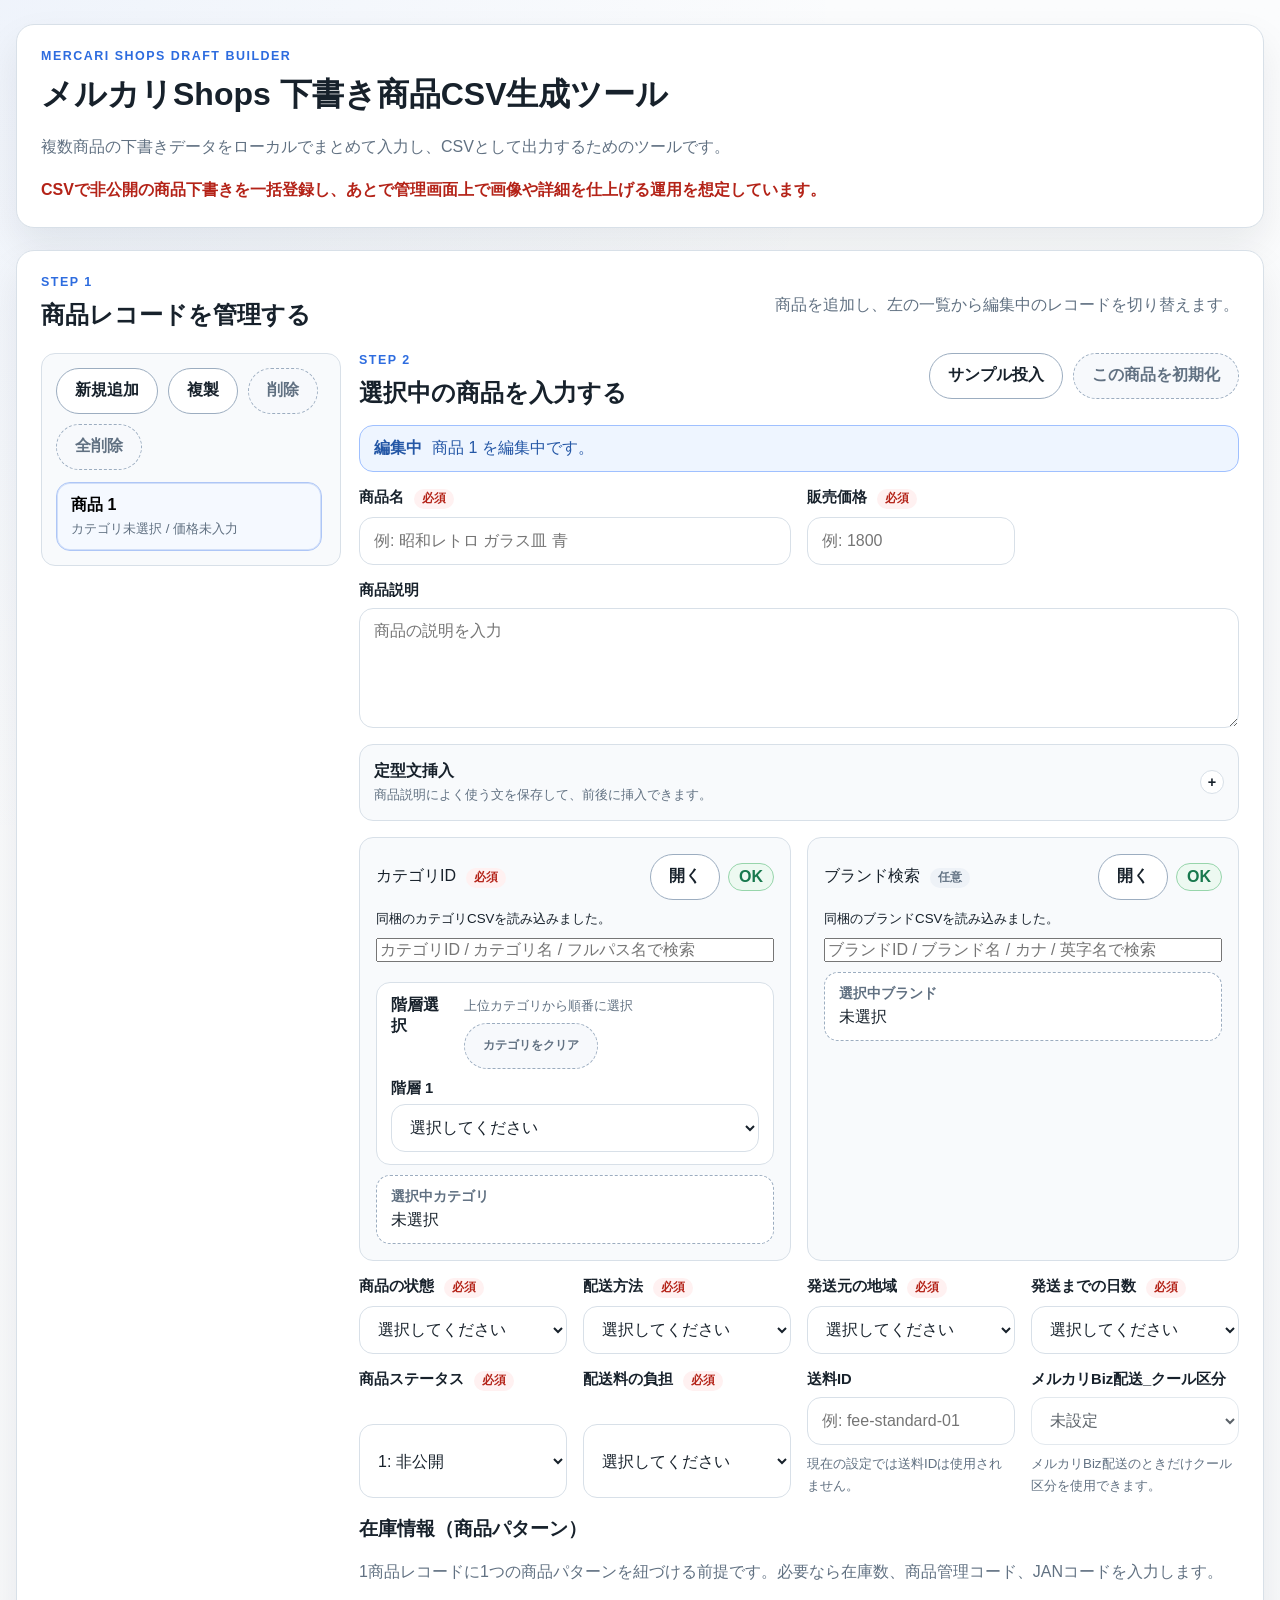
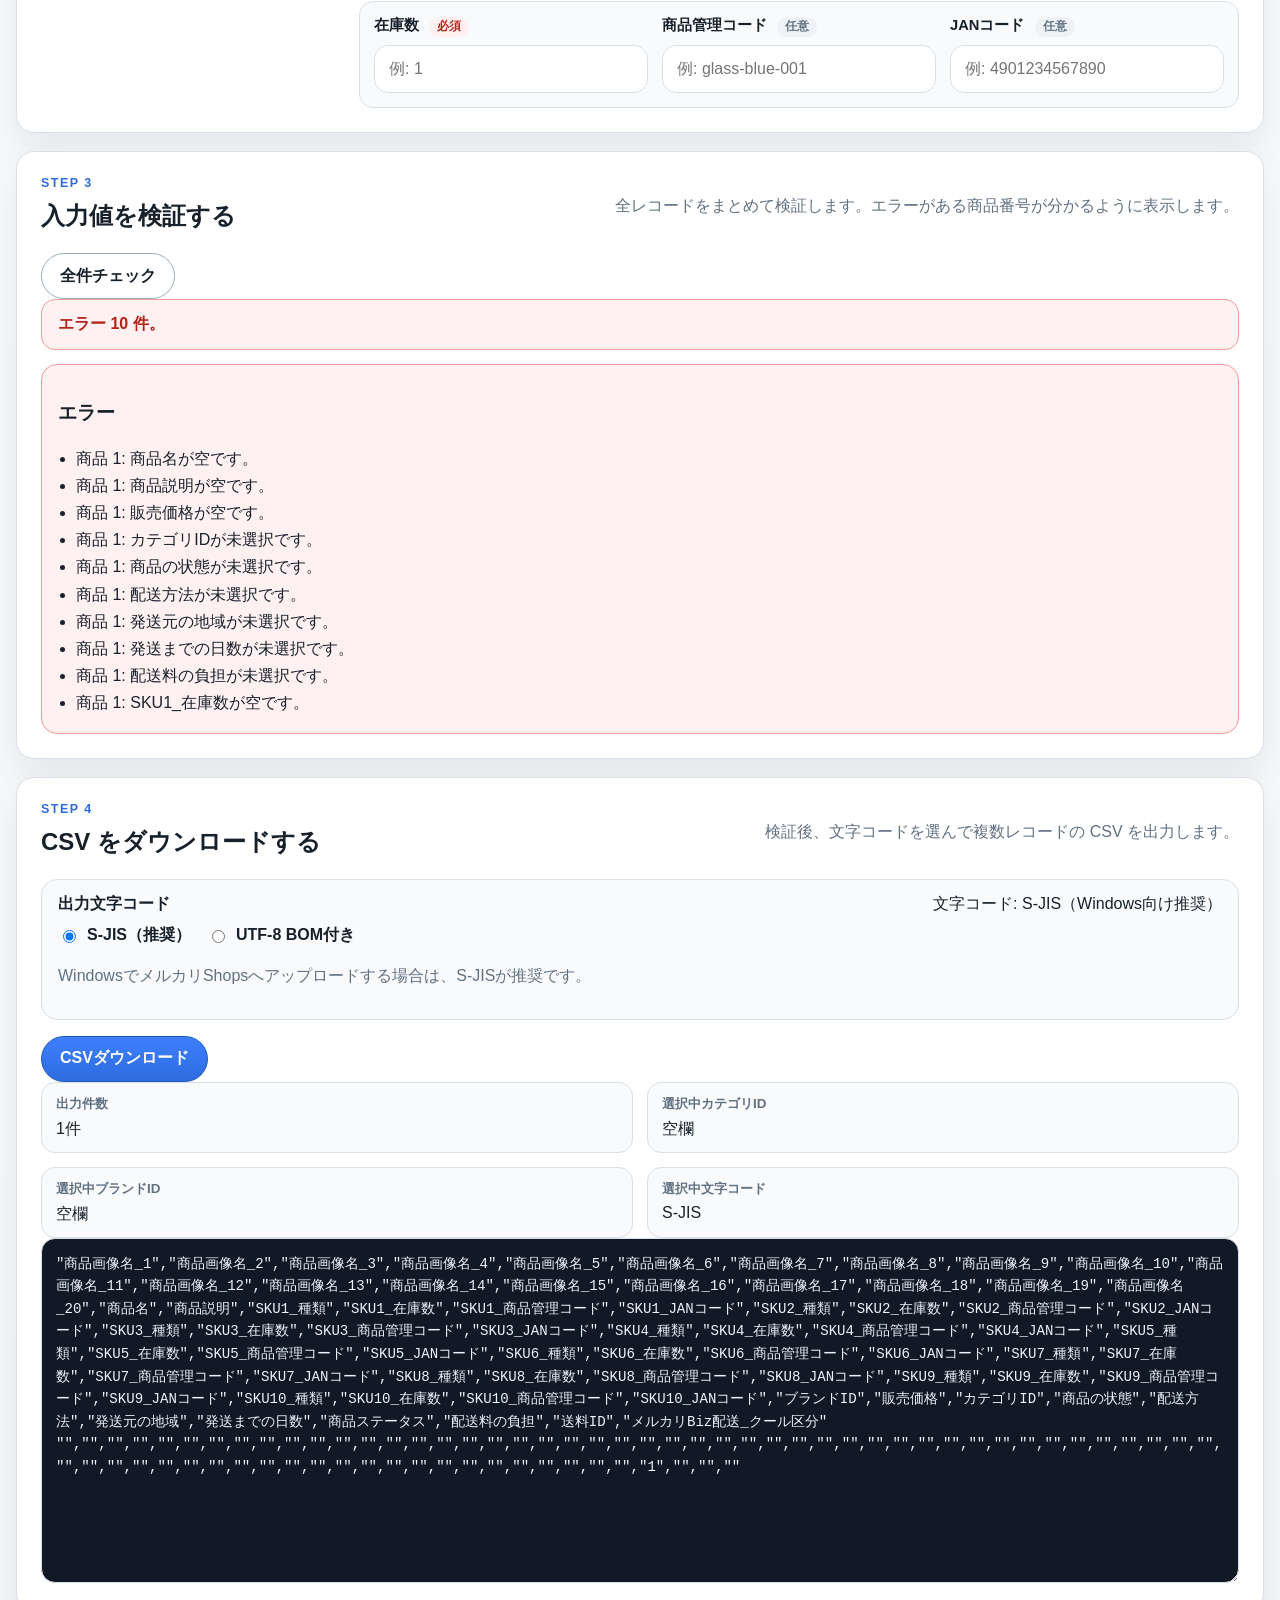
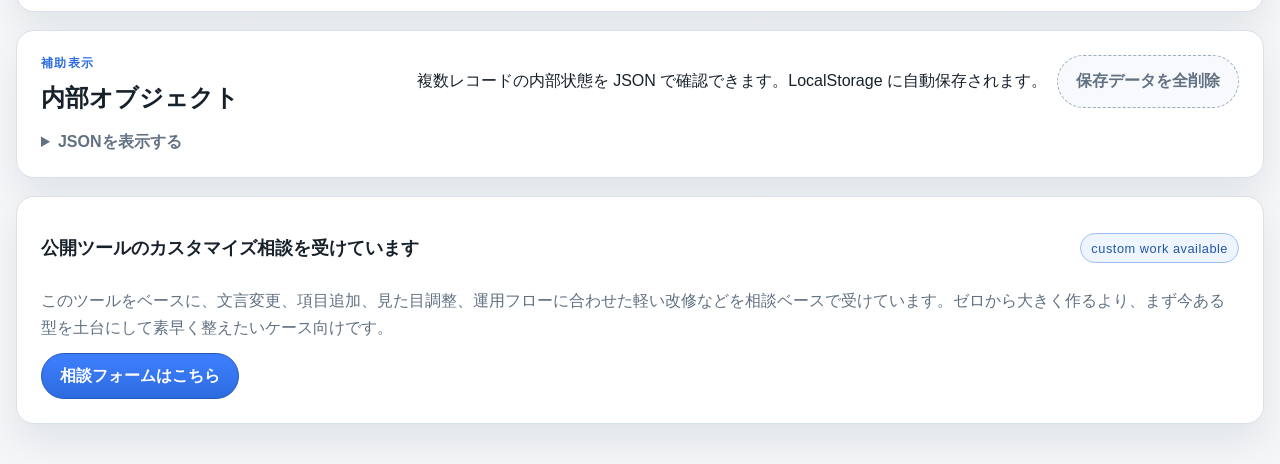
==== commit c4e1255b: "Add customization contact card" ====
--- a/index.html
+++ b/index.html
@@ -280,6 +280,17 @@
           <textarea id="jsonPreview" class="preview-textarea" rows="18" readonly></textarea>
         </details>
       </section>
+
+      <section class="card section-card customize-card" aria-labelledby="customize-title">
+        <div class="customize-card-head">
+          <h2 id="customize-title">公開ツールのカスタマイズ相談を受けています</h2>
+          <span class="customize-badge">custom work available</span>
+        </div>
+        <p>このツールをベースに、文言変更、項目追加、見た目調整、運用フローに合わせた軽い改修などを相談ベースで受けています。ゼロから大きく作るより、まず今ある型を土台にして素早く整えたいケース向けです。</p>
+        <div class="customize-actions">
+          <a class="primary-button customize-link" href="https://docs.google.com/forms/d/e/1FAIpQLSdiC1fGdMA0lqVVoyfGLT9gj6ySGYalV7INjXDvK4qUIppGjA/viewform?usp=publish-editor" target="_blank" rel="noreferrer">相談フォームはこちら</a>
+        </div>
+      </section>
     </main>
   </div>
 
--- a/style.css
+++ b/style.css
@@ -401,6 +401,56 @@
   line-height: 1.6;
   resize: vertical;
 }
+
+.customize-card {
+  display: grid;
+  gap: 12px;
+}
+
+.customize-card-head {
+  display: flex;
+  flex-wrap: wrap;
+  align-items: center;
+  justify-content: space-between;
+  gap: 12px;
+}
+
+.customize-card-head h2 {
+  font-size: 1.12rem;
+}
+
+.customize-card p {
+  margin: 0;
+  color: var(--muted);
+  line-height: 1.7;
+}
+
+.customize-badge {
+  display: inline-flex;
+  align-items: center;
+  justify-content: center;
+  min-height: 30px;
+  padding: 6px 10px;
+  border-radius: 999px;
+  background: var(--info-bg);
+  border: 1px solid var(--info-line);
+  color: var(--info-text);
+  font-size: 0.8rem;
+  letter-spacing: 0.04em;
+}
+
+.customize-actions {
+  display: flex;
+  flex-wrap: wrap;
+  gap: 10px;
+}
+
+.customize-link {
+  display: inline-flex;
+  align-items: center;
+  justify-content: center;
+  text-decoration: none;
+}
 .debug-details {
   display: grid;
   gap: 12px;
@@ -438,4 +488,5 @@
   .form-grid, .sku-inline-grid, .validation-grid, .code-summary { grid-template-columns: 1fr; }
   .span-2, .span-4 { grid-column: span 1; }
   .section-actions, .action-row, .export-row, .records-toolbar, .inline-tools, .template-controls, .template-editor, .template-action-row { flex-direction: column; align-items: stretch; }
-}
+  .customize-actions { flex-direction: column; }
+}
